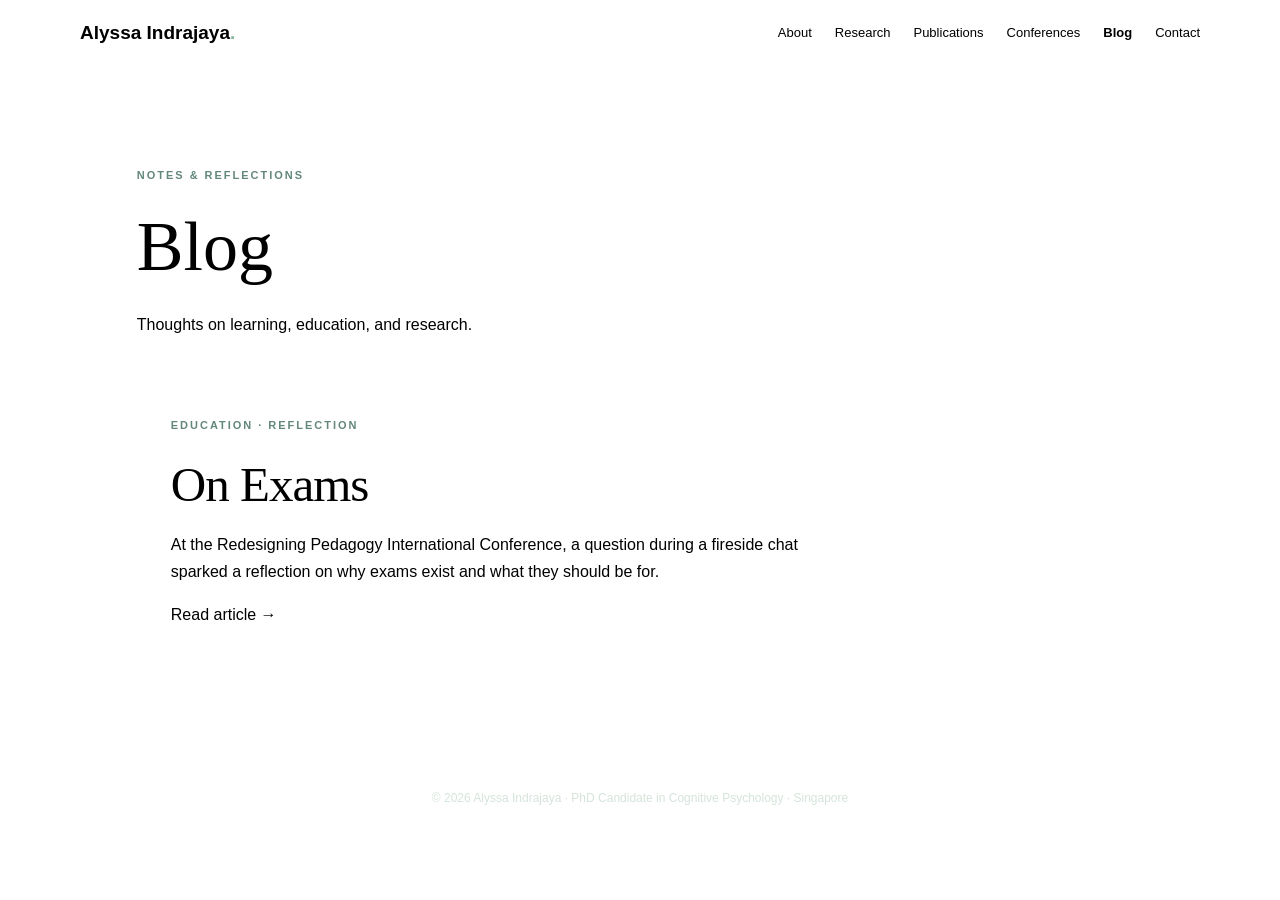
==== blog.html @ 2f4b9179 "Add files via upload" ====
<!doctype html><html lang="en"><head><meta charset="utf-8"><meta name="viewport" content="width=device-width,initial-scale=1"><meta name="description" content="Research reflections and writing by Alyssa Indrajaya"><title>Blog | Alyssa Indrajaya</title><link rel="stylesheet" href="styles.css"></head><body><header class="top"><a class="brand" href="index.html">Alyssa Indrajaya<span class="dot">.</span></a><nav><a href="index.html#about">About</a><a href="index.html#research">Research</a><a href="index.html#publications">Publications</a><a href="conferences.html">Conferences</a><a href="blog.html" aria-current="page">Blog</a><a href="index.html#contact">Contact</a></nav></header><main><section class="section blog-page"><p class="eyebrow">NOTES & REFLECTIONS</p><h1>Blog</h1><p class="conference-intro">Thoughts on learning, education, and research.</p><article class="blog-tile"><p class="eyebrow">EDUCATION · REFLECTION</p><h2><a href="blog/on-exams.html">On Exams</a></h2><p>At the Redesigning Pedagogy International Conference, a question during a fireside chat sparked a reflection on why exams exist and what they should be for.</p><a href="blog/on-exams.html">Read article →</a></article></section></main><footer>© 2026 Alyssa Indrajaya · PhD Candidate in Cognitive Psychology · Singapore</footer></body></html>
---- styles.css ----
500;600;700&family=Playfair+Display:ital,wght@0,500;0,600;1,500&display=swap');
:root{--ink:#223b36;--muted:#61716b;--cream:#f8f7f1;--sage:#e9efe8;--green:#34685b;--line:#dce4dc}*{box-sizing:border-box}html{scroll-behavior:smooth}body{margin:0;background:#fff;color:var(--ink);font-family:'DM Sans',Arial,sans-serif;font-size:16px;line-height:1.7}a{color:var(--green);text-decoration:none}a:hover{text-decoration:underline}.top{position:sticky;top:0;z-index:10;display:flex;align-items:center;justify-content:space-between;padding:17px max(5%,calc((100vw - 1120px)/2));background:rgba(255,255,255,.96);border-bottom:1px solid var(--line);gap:20px}.brand{font-weight:700;font-size:19px;color:var(--ink);white-space:nowrap}.dot{color:#89b69b}.top nav{display:flex;gap:23px;flex-wrap:wrap}.top nav a{font-size:13px;color:var(--ink)}.hero{background:var(--cream);min-height:570px;display:flex;align-items:center;justify-content:center;position:relative;overflow:hidden;padding:90px 8%}.hero-inner{max-width:860px;z-index:1}.eyebrow{letter-spacing:.18em;font-size:11px;font-weight:700;color:#638879;margin:0 0 20px}.hero h1{font-size:clamp(48px,7vw,89px);line-height:1.12;max-width:850px;margin:0 0 25px;font-weight:500;font-family:'Playfair Display',Georgia,serif;letter-spacing:-.035em}.hero h1 em,h2 em{color:var(--green);font-weight:500}.lead{max-width:610px;font-size:19px;color:#52665d}.actions{display:flex;gap:13px;margin-top:34px;flex-wrap:wrap}.button{background:var(--green);color:#fff;padding:12px 23px;border-radius:5px;font-size:14px;font-weight:700}.button:hover{color:#fff}.button.outline{background:transparent;border:1px solid var(--green);color:var(--green)}.hero-mark{position:absolute;right:-20px;bottom:-90px;color:#dfe9dc;font:500 190px 'Playfair Display',serif;display:flex;gap:5px;transform:rotate(-13deg);pointer-events:none}.section{max-width:1160px;margin:auto;padding:100px 6%}.section.tinted{max-width:none;background:var(--sage);padding-left:max(6%,calc((100vw - 1020px)/2));padding-right:max(6%,calc((100vw - 1020px)/2))}.section h2{font:500 clamp(32px,4vw,49px)/1.22 'Playfair Display',Georgia,serif;letter-spacing:-.02em;margin:0 0 35px}.about{display:grid;grid-template-columns:1fr 1.7fr;gap:65px}.bodycopy p{margin:0 0 18px;color:#40564e}.cards{display:grid;grid-template-columns:repeat(3,1fr);gap:19px}.research-card{background:#fff;padding:32px 28px;border-radius:8px;min-height:310px}.symbol{color:#79a390;font-weight:700;font-size:13px;letter-spacing:.1em}.research-card h3,.writing-card h3{font:500 28px 'Playfair Display',Georgia,serif;margin:23px 0 12px}.research-card p{color:#55665f;font-size:14px}.pub{display:grid;grid-template-columns:80px 1fr;gap:25px;padding:25px 0;border-top:1px solid var(--line)}.pub:last-child{border-bottom:1px solid var(--line)}.pub h3{font-size:18px;line-height:1.5;margin:0 0 10px}.pub p{color:var(--muted);font-size:14px;margin:0 0 7px}.year{color:#7b9b8e;font-weight:700}.writing-card{max-width:680px;background:white;border-radius:8px;padding:32px}.writing-card h3{margin:0 0 10px}.writing-card p:not(.eyebrow){color:var(--muted)}.smallnote{font-size:12px;color:var(--muted)}.contact{text-align:center}.contact p:not(.eyebrow){color:var(--muted)}.contactlinks{display:flex;justify-content:center;gap:30px;flex-wrap:wrap;margin-top:26px;font-weight:700}footer{text-align:center;padding:26px 15px;background:var(--ink);color:#d5e4da;font-size:12px}@media(max-width:750px){.top{padding:14px 5%;display:block}.top nav{margin-top:9px;gap:14px}.hero{min-height:510px;padding:70px 6%}.hero-mark{font-size:110px;bottom:-30px}.section{padding:65px 6%}.about{grid-template-columns:1fr;gap:5px}.cards{grid-template-columns:1fr}.research-card{min-height:auto}.pub{grid-template-columns:1fr;gap:2px}.contactlinks{gap:15px}}

/* Conferences */
.conference-page{padding-top:85px}.conference-page h1{font:500 clamp(38px,5vw,62px)/1.2 'Playfair Display',Georgia,serif;margin:0 0 14px}.conference-intro{color:var(--muted);margin:0 0 44px}.conference-list{display:grid;gap:28px}.conference-card{display:grid;grid-template-columns:minmax(180px,300px) 1fr;gap:35px;align-items:center;padding:26px;border:1px solid var(--line);border-radius:10px}.conference-card img{display:block;width:100%;max-height:340px;object-fit:contain;background:var(--cream);border-radius:6px}.conference-details h2{font-size:clamp(21px,2.4vw,29px);margin:0 0 14px}.conference-details p{color:var(--muted);margin:6px 0}.conference-details .eyebrow{color:#638879;margin:0 0 12px}nav a[aria-current="page"]{color:var(--green);font-weight:700}@media(max-width:750px){.conference-card{grid-template-columns:1fr;padding:17px;gap:18px}.conference-card img{max-height:360px}.conference-page{padding-top:55px}}

/* Independent photo assets and blog */
.hero{justify-content:space-between;gap:40px}.hero-inner{max-width:650px;flex:1}.hero h1{font-size:clamp(43px,5.6vw,74px)}.hero-photo{width:min(35%,330px);flex-shrink:0}.hero-photo img{display:block;width:100%;max-height:460px;object-fit:cover;border-radius:12px;box-shadow:0 15px 50px rgba(28,63,51,.12)}
.about{grid-template-columns:.85fr .7fr 1.7fr;gap:32px;align-items:start}.about-photo img{display:block;width:100%;max-height:380px;object-fit:cover;object-position:center top;border-radius:8px}.download-links{display:flex;flex-wrap:wrap;gap:12px;margin-top:24px!important}.download-links a{border:1px solid var(--green);border-radius:5px;padding:8px 14px;font-size:13px;font-weight:700}
.blog-page h1,.article-page h1{font:500 clamp(42px,6vw,70px)/1.2 'Playfair Display',Georgia,serif;margin:0 0 22px}.blog-tile{border:1px solid var(--line);padding:34px;max-width:720px;border-radius:10px}.blog-tile h2{margin:0 0 16px}.blog-tile p:not(.eyebrow){color:var(--muted)}.article-page{max-width:850px}.article-page h2{font:500 27px/1.3 'Playfair Display',Georgia,serif;margin:45px 0 17px}.article-page p{color:#40564e;margin:0 0 20px}.article-page .article-byline{font-size:13px;color:var(--muted);margin-bottom:36px}.article-page blockquote{border-left:3px solid #89b69b;margin:28px 0;padding:8px 24px;color:var(--green);font:italic 22px/1.5 'Playfair Display',Georgia,serif}
@media(max-width:950px){.about{grid-template-columns:1fr 1fr}.about .bodycopy{grid-column:1/-1}.hero-photo{width:32%}}@media(max-width:650px){.hero{flex-direction:column;align-items:stretch}.hero-photo{width:100%;max-width:320px}.hero-photo img{max-height:350px}.about{grid-template-columns:1fr}.about .bodycopy{grid-column:auto}.about-photo{max-width:250px}}
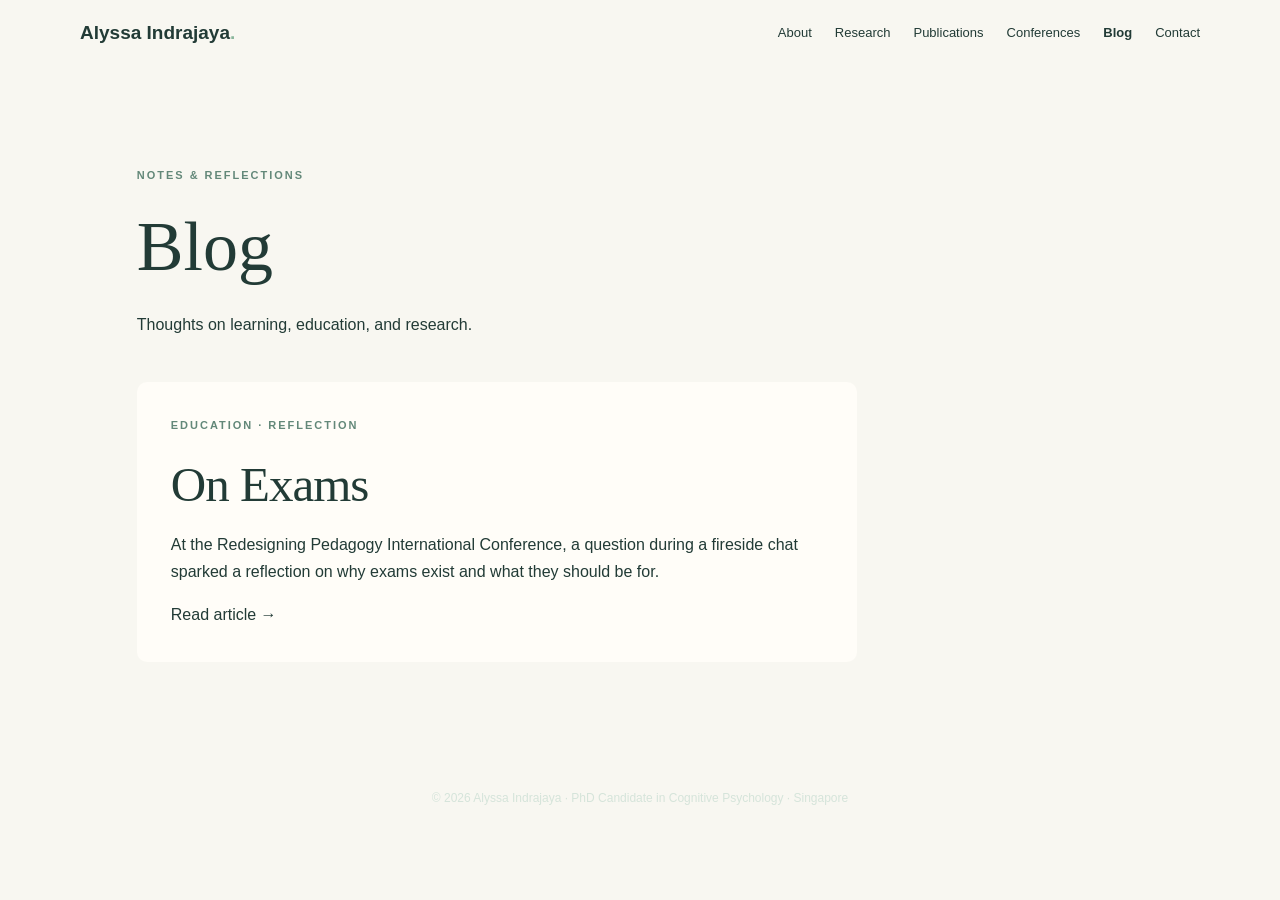
==== commit 4b338edb: "Add files via upload" ====
--- a/blog.html
+++ b/blog.html
@@ -1 +1 @@
-<!doctype html><html lang="en"><head><meta charset="utf-8"><meta name="viewport" content="width=device-width,initial-scale=1"><meta name="description" content="Research reflections and writing by Alyssa Indrajaya"><title>Blog | Alyssa Indrajaya</title><link rel="stylesheet" href="styles.css"></head><body><header class="top"><a class="brand" href="index.html">Alyssa Indrajaya<span class="dot">.</span></a><nav><a href="index.html#about">About</a><a href="index.html#research">Research</a><a href="index.html#publications">Publications</a><a href="conferences.html">Conferences</a><a href="blog.html" aria-current="page">Blog</a><a href="index.html#contact">Contact</a></nav></header><main><section class="section blog-page"><p class="eyebrow">NOTES & REFLECTIONS</p><h1>Blog</h1><p class="conference-intro">Thoughts on learning, education, and research.</p><article class="blog-tile"><p class="eyebrow">EDUCATION · REFLECTION</p><h2><a href="blog/on-exams.html">On Exams</a></h2><p>At the Redesigning Pedagogy International Conference, a question during a fireside chat sparked a reflection on why exams exist and what they should be for.</p><a href="blog/on-exams.html">Read article →</a></article></section></main><footer>© 2026 Alyssa Indrajaya · PhD Candidate in Cognitive Psychology · Singapore</footer></body></html>+<!doctype html><html lang="en"><head><meta charset="utf-8"><meta name="viewport" content="width=device-width,initial-scale=1"><meta name="description" content="Research reflections and writing by Alyssa Indrajaya"><title>Blog | Alyssa Indrajaya</title><link rel="stylesheet" href="styles.css"></head><body><header class="top"><a class="brand" href="index.html">Alyssa Indrajaya<span class="dot">.</span></a><nav><a href="index.html#about">About</a><a href="index.html#research">Research</a><a href="index.html#publications">Publications</a><a href="conferences.html">Conferences</a><a href="blog.html" aria-current="page">Blog</a><a href="index.html#contact">Contact</a></nav></header><main><section class="section blog-page"><p class="eyebrow">NOTES & REFLECTIONS</p><h1>Blog</h1><p class="conference-intro">Thoughts on learning, education, and research.</p><article class="blog-tile"><p class="eyebrow">EDUCATION · REFLECTION</p><h2><a href="on-exams.html">On Exams</a></h2><p>At the Redesigning Pedagogy International Conference, a question during a fireside chat sparked a reflection on why exams exist and what they should be for.</p><a href="on-exams.html">Read article →</a></article></section></main><footer>© 2026 Alyssa Indrajaya · PhD Candidate in Cognitive Psychology · Singapore</footer></body></html>
--- a/styles.css
+++ b/styles.css
@@ -9,3 +9,11 @@
 .about{grid-template-columns:.85fr .7fr 1.7fr;gap:32px;align-items:start}.about-photo img{display:block;width:100%;max-height:380px;object-fit:cover;object-position:center top;border-radius:8px}.download-links{display:flex;flex-wrap:wrap;gap:12px;margin-top:24px!important}.download-links a{border:1px solid var(--green);border-radius:5px;padding:8px 14px;font-size:13px;font-weight:700}
 .blog-page h1,.article-page h1{font:500 clamp(42px,6vw,70px)/1.2 'Playfair Display',Georgia,serif;margin:0 0 22px}.blog-tile{border:1px solid var(--line);padding:34px;max-width:720px;border-radius:10px}.blog-tile h2{margin:0 0 16px}.blog-tile p:not(.eyebrow){color:var(--muted)}.article-page{max-width:850px}.article-page h2{font:500 27px/1.3 'Playfair Display',Georgia,serif;margin:45px 0 17px}.article-page p{color:#40564e;margin:0 0 20px}.article-page .article-byline{font-size:13px;color:var(--muted);margin-bottom:36px}.article-page blockquote{border-left:3px solid #89b69b;margin:28px 0;padding:8px 24px;color:var(--green);font:italic 22px/1.5 'Playfair Display',Georgia,serif}
 @media(max-width:950px){.about{grid-template-columns:1fr 1fr}.about .bodycopy{grid-column:1/-1}.hero-photo{width:32%}}@media(max-width:650px){.hero{flex-direction:column;align-items:stretch}.hero-photo{width:100%;max-width:320px}.hero-photo img{max-height:350px}.about{grid-template-columns:1fr}.about .bodycopy{grid-column:auto}.about-photo{max-width:250px}}
+
+/* Restored original soft cream and sage visual theme */
+body{background:#f8f7f1;color:#223b36}
+.top{background:rgba(248,247,241,.97)}
+.hero{background:#f8f7f1}
+.section.tinted{background:#e9efe8}
+.research-card,.writing-card,.conference-card,.blog-tile{background:#fffdf8}
+.conference-page,.blog-page,.article-page{background:#f8f7f1}
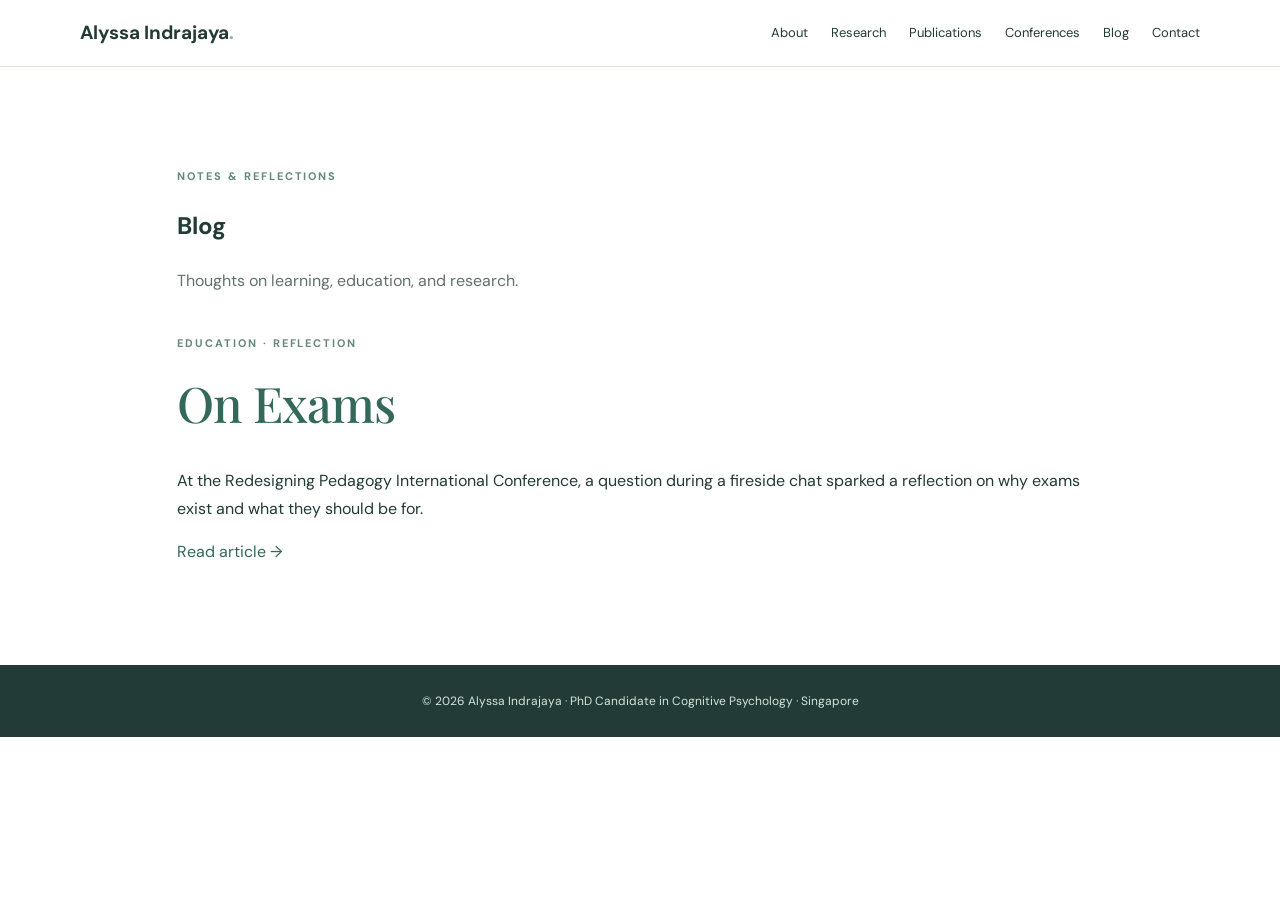
==== commit c71f6e23: "Update blog.html" ====
--- a/blog.html
+++ b/blog.html
@@ -1 +1 @@
-<!doctype html><html lang="en"><head><meta charset="utf-8"><meta name="viewport" content="width=device-width,initial-scale=1"><meta name="description" content="Research reflections and writing by Alyssa Indrajaya"><title>Blog | Alyssa Indrajaya</title><link rel="stylesheet" href="styles.css"></head><body><header class="top"><a class="brand" href="index.html">Alyssa Indrajaya<span class="dot">.</span></a><nav><a href="index.html#about">About</a><a href="index.html#research">Research</a><a href="index.html#publications">Publications</a><a href="conferences.html">Conferences</a><a href="blog.html" aria-current="page">Blog</a><a href="index.html#contact">Contact</a></nav></header><main><section class="section blog-page"><p class="eyebrow">NOTES & REFLECTIONS</p><h1>Blog</h1><p class="conference-intro">Thoughts on learning, education, and research.</p><article class="blog-tile"><p class="eyebrow">EDUCATION · REFLECTION</p><h2><a href="on-exams.html">On Exams</a></h2><p>At the Redesigning Pedagogy International Conference, a question during a fireside chat sparked a reflection on why exams exist and what they should be for.</p><a href="on-exams.html">Read article →</a></article></section></main><footer>© 2026 Alyssa Indrajaya · PhD Candidate in Cognitive Psychology · Singapore</footer></body></html>+<!doctype html><html lang="en"><head><meta charset="utf-8"><meta name="viewport" content="width=device-width,initial-scale=1"><meta name="description" content="Research reflections and writing by Alyssa Indrajaya"><title>Blog | Alyssa Indrajaya</title><link href="styles.css?v=3" rel="stylesheet"/></head><body><header class="top"><a class="brand" href="index.html">Alyssa Indrajaya<span class="dot">.</span></a><nav><a href="index.html#about">About</a><a href="index.html#research">Research</a><a href="index.html#publications">Publications</a><a href="conferences.html">Conferences</a><a href="blog.html" aria-current="page">Blog</a><a href="index.html#contact">Contact</a></nav></header><main><section class="section blog-page"><p class="eyebrow">NOTES & REFLECTIONS</p><h1>Blog</h1><p class="conference-intro">Thoughts on learning, education, and research.</p><article class="blog-tile"><p class="eyebrow">EDUCATION · REFLECTION</p><h2><a href="on-exams.html">On Exams</a></h2><p>At the Redesigning Pedagogy International Conference, a question during a fireside chat sparked a reflection on why exams exist and what they should be for.</p><a href="on-exams.html">Read article →</a></article></section></main><footer>© 2026 Alyssa Indrajaya · PhD Candidate in Cognitive Psychology · Singapore</footer></body></html>
--- a/styles.css
+++ b/styles.css
@@ -1,19 +1,509 @@
-500;600;700&family=Playfair+Display:ital,wght@0,500;0,600;1,500&display=swap');
-:root{--ink:#223b36;--muted:#61716b;--cream:#f8f7f1;--sage:#e9efe8;--green:#34685b;--line:#dce4dc}*{box-sizing:border-box}html{scroll-behavior:smooth}body{margin:0;background:#fff;color:var(--ink);font-family:'DM Sans',Arial,sans-serif;font-size:16px;line-height:1.7}a{color:var(--green);text-decoration:none}a:hover{text-decoration:underline}.top{position:sticky;top:0;z-index:10;display:flex;align-items:center;justify-content:space-between;padding:17px max(5%,calc((100vw - 1120px)/2));background:rgba(255,255,255,.96);border-bottom:1px solid var(--line);gap:20px}.brand{font-weight:700;font-size:19px;color:var(--ink);white-space:nowrap}.dot{color:#89b69b}.top nav{display:flex;gap:23px;flex-wrap:wrap}.top nav a{font-size:13px;color:var(--ink)}.hero{background:var(--cream);min-height:570px;display:flex;align-items:center;justify-content:center;position:relative;overflow:hidden;padding:90px 8%}.hero-inner{max-width:860px;z-index:1}.eyebrow{letter-spacing:.18em;font-size:11px;font-weight:700;color:#638879;margin:0 0 20px}.hero h1{font-size:clamp(48px,7vw,89px);line-height:1.12;max-width:850px;margin:0 0 25px;font-weight:500;font-family:'Playfair Display',Georgia,serif;letter-spacing:-.035em}.hero h1 em,h2 em{color:var(--green);font-weight:500}.lead{max-width:610px;font-size:19px;color:#52665d}.actions{display:flex;gap:13px;margin-top:34px;flex-wrap:wrap}.button{background:var(--green);color:#fff;padding:12px 23px;border-radius:5px;font-size:14px;font-weight:700}.button:hover{color:#fff}.button.outline{background:transparent;border:1px solid var(--green);color:var(--green)}.hero-mark{position:absolute;right:-20px;bottom:-90px;color:#dfe9dc;font:500 190px 'Playfair Display',serif;display:flex;gap:5px;transform:rotate(-13deg);pointer-events:none}.section{max-width:1160px;margin:auto;padding:100px 6%}.section.tinted{max-width:none;background:var(--sage);padding-left:max(6%,calc((100vw - 1020px)/2));padding-right:max(6%,calc((100vw - 1020px)/2))}.section h2{font:500 clamp(32px,4vw,49px)/1.22 'Playfair Display',Georgia,serif;letter-spacing:-.02em;margin:0 0 35px}.about{display:grid;grid-template-columns:1fr 1.7fr;gap:65px}.bodycopy p{margin:0 0 18px;color:#40564e}.cards{display:grid;grid-template-columns:repeat(3,1fr);gap:19px}.research-card{background:#fff;padding:32px 28px;border-radius:8px;min-height:310px}.symbol{color:#79a390;font-weight:700;font-size:13px;letter-spacing:.1em}.research-card h3,.writing-card h3{font:500 28px 'Playfair Display',Georgia,serif;margin:23px 0 12px}.research-card p{color:#55665f;font-size:14px}.pub{display:grid;grid-template-columns:80px 1fr;gap:25px;padding:25px 0;border-top:1px solid var(--line)}.pub:last-child{border-bottom:1px solid var(--line)}.pub h3{font-size:18px;line-height:1.5;margin:0 0 10px}.pub p{color:var(--muted);font-size:14px;margin:0 0 7px}.year{color:#7b9b8e;font-weight:700}.writing-card{max-width:680px;background:white;border-radius:8px;padding:32px}.writing-card h3{margin:0 0 10px}.writing-card p:not(.eyebrow){color:var(--muted)}.smallnote{font-size:12px;color:var(--muted)}.contact{text-align:center}.contact p:not(.eyebrow){color:var(--muted)}.contactlinks{display:flex;justify-content:center;gap:30px;flex-wrap:wrap;margin-top:26px;font-weight:700}footer{text-align:center;padding:26px 15px;background:var(--ink);color:#d5e4da;font-size:12px}@media(max-width:750px){.top{padding:14px 5%;display:block}.top nav{margin-top:9px;gap:14px}.hero{min-height:510px;padding:70px 6%}.hero-mark{font-size:110px;bottom:-30px}.section{padding:65px 6%}.about{grid-template-columns:1fr;gap:5px}.cards{grid-template-columns:1fr}.research-card{min-height:auto}.pub{grid-template-columns:1fr;gap:2px}.contactlinks{gap:15px}}
+
+@import url('https://fonts.googleapis.com/css2?family=DM+Sans:wght@400;500;600;700&family=Playfair+Display:ital,wght@0,500;0,600;1,500&display=swap');
+
+:root {
+  --ink: #223b36;
+  --muted: #61716b;
+  --cream: #f8f7f1;
+  --sage: #e9efe8;
+  --green: #34685b;
+  --line: #dce4dc;
+}
+
+* {
+  box-sizing: border-box;
+}
+
+html {
+  scroll-behavior: smooth;
+}
+
+body {
+  margin: 0;
+  background: #fff;
+  color: var(--ink);
+  font-family: 'DM Sans', Arial, sans-serif;
+  font-size: 16px;
+  line-height: 1.7;
+}
+
+a {
+  color: var(--green);
+  text-decoration: none;
+}
+
+a:hover {
+  text-decoration: underline;
+}
+
+/* Navigation */
+
+.top {
+  position: sticky;
+  top: 0;
+  z-index: 10;
+  display: flex;
+  align-items: center;
+  justify-content: space-between;
+  padding: 17px max(5%, calc((100vw - 1120px) / 2));
+  background: rgba(255,255,255,.96);
+  border-bottom: 1px solid var(--line);
+  gap: 20px;
+}
+
+.brand {
+  font-weight: 700;
+  font-size: 19px;
+  color: var(--ink);
+  white-space: nowrap;
+}
+
+.dot {
+  color: #89b69b;
+}
+
+.top nav {
+  display: flex;
+  gap: 23px;
+  flex-wrap: wrap;
+}
+
+.top nav a {
+  font-size: 13px;
+  color: var(--ink);
+}
+
+/* Homepage Hero — Original Design */
+
+.hero {
+  background: var(--cream);
+  min-height: 570px;
+  display: flex;
+  align-items: center;
+  justify-content: center;
+  position: relative;
+  overflow: hidden;
+  padding: 90px 8%;
+}
+
+.hero-inner {
+  max-width: 860px;
+  z-index: 1;
+}
+
+.eyebrow {
+  letter-spacing: .18em;
+  font-size: 11px;
+  font-weight: 700;
+  color: #638879;
+  margin: 0 0 20px;
+}
+
+.hero h1 {
+  font-size: clamp(48px, 7vw, 89px);
+  line-height: 1.12;
+  max-width: 850px;
+  margin: 0 0 25px;
+  font-weight: 500;
+  font-family: 'Playfair Display', Georgia, serif;
+  letter-spacing: -.035em;
+}
+
+.hero h1 em,
+h2 em {
+  color: var(--green);
+  font-weight: 500;
+}
+
+.lead {
+  max-width: 610px;
+  font-size: 19px;
+  color: #52665d;
+}
+
+.actions {
+  display: flex;
+  gap: 13px;
+  margin-top: 34px;
+  flex-wrap: wrap;
+}
+
+.button {
+  background: var(--green);
+  color: #fff;
+  padding: 12px 23px;
+  border-radius: 5px;
+  font-size: 14px;
+  font-weight: 700;
+}
+
+.button:hover {
+  color: #fff;
+}
+
+.button.outline {
+  background: transparent;
+  border: 1px solid var(--green);
+  color: var(--green);
+}
+
+.hero-mark {
+  position: absolute;
+  right: -20px;
+  bottom: -90px;
+  color: #dfe9dc;
+  font: 500 190px 'Playfair Display', serif;
+  display: flex;
+  gap: 5px;
+  transform: rotate(-13deg);
+  pointer-events: none;
+}
+
+/* General Sections */
+
+.section {
+  max-width: 1160px;
+  margin: auto;
+  padding: 100px 6%;
+}
+
+.section.tinted {
+  max-width: none;
+  background: var(--sage);
+  padding-left: max(6%, calc((100vw - 1020px) / 2));
+  padding-right: max(6%, calc((100vw - 1020px) / 2));
+}
+
+.section h2 {
+  font: 500 clamp(32px, 4vw, 49px)/1.22 'Playfair Display', Georgia, serif;
+  letter-spacing: -.02em;
+  margin: 0 0 35px;
+}
+
+/* About Me */
+
+.about {
+  display: grid;
+  grid-template-columns: 1fr 1.7fr;
+  gap: 65px;
+}
+
+.bodycopy p {
+  margin: 0 0 18px;
+  color: #40564e;
+}
+
+/* Full photo without cropping */
+
+.about-headshot {
+  display: block;
+  width: min(100%, 310px);
+  height: auto;
+  aspect-ratio: auto;
+  object-fit: contain;
+  object-position: center;
+  border-radius: 12px;
+  margin-top: 30px;
+  box-shadow: 0 12px 30px rgba(34,59,54,.10);
+}
+
+/* CV and Resume Buttons */
+
+.about-downloads {
+  display: flex;
+  gap: 18px;
+  flex-wrap: wrap;
+  margin-top: 30px;
+}
+
+.download-button {
+  display: inline-flex;
+  align-items: center;
+  justify-content: center;
+  min-width: 168px;
+  padding: 12px 24px;
+  border: 1.5px solid var(--green);
+  border-radius: 999px;
+  color: var(--green);
+  font-size: 14px;
+  font-weight: 700;
+  background: transparent;
+  transition: background .15s, color .15s;
+}
+
+.download-button:hover {
+  background: var(--green);
+  color: white;
+  text-decoration: none;
+}
+
+/* Research Interests */
+
+.cards {
+  display: grid;
+  grid-template-columns: repeat(3, 1fr);
+  gap: 19px;
+}
+
+.research-card {
+  background: #fff;
+  padding: 32px 28px;
+  border-radius: 8px;
+  min-height: 310px;
+}
+
+.symbol {
+  color: #79a390;
+  font-weight: 700;
+  font-size: 13px;
+  letter-spacing: .1em;
+}
+
+.research-card h3,
+.writing-card h3 {
+  font: 500 28px 'Playfair Display', Georgia, serif;
+  margin: 23px 0 12px;
+}
+
+.research-card p {
+  color: #55665f;
+  font-size: 14px;
+}
+
+/* Publications */
+
+.pub {
+  display: grid;
+  grid-template-columns: 80px 1fr;
+  gap: 25px;
+  padding: 25px 0;
+  border-top: 1px solid var(--line);
+}
+
+.pub:last-child {
+  border-bottom: 1px solid var(--line);
+}
+
+.pub h3 {
+  font-size: 18px;
+  line-height: 1.5;
+  margin: 0 0 10px;
+}
+
+.pub p {
+  color: var(--muted);
+  font-size: 14px;
+  margin: 0 0 7px;
+}
+
+.year {
+  color: #7b9b8e;
+  font-weight: 700;
+}
+
+/* Blog and Writing */
+
+.writing-card {
+  max-width: 680px;
+  background: white;
+  border-radius: 8px;
+  padding: 32px;
+}
+
+.writing-card h3 {
+  margin: 0 0 10px;
+}
+
+.writing-card p:not(.eyebrow) {
+  color: var(--muted);
+}
+
+.smallnote {
+  font-size: 12px;
+  color: var(--muted);
+}
+
+/* Contact */
+
+.contact {
+  text-align: center;
+}
+
+.contact p:not(.eyebrow) {
+  color: var(--muted);
+}
+
+.contactlinks {
+  display: flex;
+  justify-content: center;
+  gap: 30px;
+  flex-wrap: wrap;
+  margin-top: 26px;
+  font-weight: 700;
+}
+
+footer {
+  text-align: center;
+  padding: 26px 15px;
+  background: var(--ink);
+  color: #d5e4da;
+  font-size: 12px;
+}
 
 /* Conferences */
-.conference-page{padding-top:85px}.conference-page h1{font:500 clamp(38px,5vw,62px)/1.2 'Playfair Display',Georgia,serif;margin:0 0 14px}.conference-intro{color:var(--muted);margin:0 0 44px}.conference-list{display:grid;gap:28px}.conference-card{display:grid;grid-template-columns:minmax(180px,300px) 1fr;gap:35px;align-items:center;padding:26px;border:1px solid var(--line);border-radius:10px}.conference-card img{display:block;width:100%;max-height:340px;object-fit:contain;background:var(--cream);border-radius:6px}.conference-details h2{font-size:clamp(21px,2.4vw,29px);margin:0 0 14px}.conference-details p{color:var(--muted);margin:6px 0}.conference-details .eyebrow{color:#638879;margin:0 0 12px}nav a[aria-current="page"]{color:var(--green);font-weight:700}@media(max-width:750px){.conference-card{grid-template-columns:1fr;padding:17px;gap:18px}.conference-card img{max-height:360px}.conference-page{padding-top:55px}}
-
-/* Independent photo assets and blog */
-.hero{justify-content:space-between;gap:40px}.hero-inner{max-width:650px;flex:1}.hero h1{font-size:clamp(43px,5.6vw,74px)}.hero-photo{width:min(35%,330px);flex-shrink:0}.hero-photo img{display:block;width:100%;max-height:460px;object-fit:cover;border-radius:12px;box-shadow:0 15px 50px rgba(28,63,51,.12)}
-.about{grid-template-columns:.85fr .7fr 1.7fr;gap:32px;align-items:start}.about-photo img{display:block;width:100%;max-height:380px;object-fit:cover;object-position:center top;border-radius:8px}.download-links{display:flex;flex-wrap:wrap;gap:12px;margin-top:24px!important}.download-links a{border:1px solid var(--green);border-radius:5px;padding:8px 14px;font-size:13px;font-weight:700}
-.blog-page h1,.article-page h1{font:500 clamp(42px,6vw,70px)/1.2 'Playfair Display',Georgia,serif;margin:0 0 22px}.blog-tile{border:1px solid var(--line);padding:34px;max-width:720px;border-radius:10px}.blog-tile h2{margin:0 0 16px}.blog-tile p:not(.eyebrow){color:var(--muted)}.article-page{max-width:850px}.article-page h2{font:500 27px/1.3 'Playfair Display',Georgia,serif;margin:45px 0 17px}.article-page p{color:#40564e;margin:0 0 20px}.article-page .article-byline{font-size:13px;color:var(--muted);margin-bottom:36px}.article-page blockquote{border-left:3px solid #89b69b;margin:28px 0;padding:8px 24px;color:var(--green);font:italic 22px/1.5 'Playfair Display',Georgia,serif}
-@media(max-width:950px){.about{grid-template-columns:1fr 1fr}.about .bodycopy{grid-column:1/-1}.hero-photo{width:32%}}@media(max-width:650px){.hero{flex-direction:column;align-items:stretch}.hero-photo{width:100%;max-width:320px}.hero-photo img{max-height:350px}.about{grid-template-columns:1fr}.about .bodycopy{grid-column:auto}.about-photo{max-width:250px}}
-
-/* Restored original soft cream and sage visual theme */
-body{background:#f8f7f1;color:#223b36}
-.top{background:rgba(248,247,241,.97)}
-.hero{background:#f8f7f1}
-.section.tinted{background:#e9efe8}
-.research-card,.writing-card,.conference-card,.blog-tile{background:#fffdf8}
-.conference-page,.blog-page,.article-page{background:#f8f7f1}
+
+.conference-page,
+.blog-page,
+.article-page {
+  max-width: 1080px;
+}
+
+.conference-intro {
+  max-width: 760px;
+  margin-bottom: 40px;
+  color: var(--muted);
+}
+
+.conference-list {
+  display: grid;
+  gap: 30px;
+}
+
+.conference-card {
+  display: grid;
+  grid-template-columns: minmax(220px, 340px) 1fr;
+  gap: 30px;
+  padding: 26px;
+  border: 1px solid var(--line);
+  border-radius: 12px;
+  align-items: center;
+  background: #fff;
+}
+
+.conference-card img {
+  width: 100%;
+  max-height: 350px;
+  object-fit: cover;
+  border-radius: 9px;
+}
+
+.conference-details h2 {
+  font-size: clamp(22px, 2.6vw, 32px);
+  margin: 0 0 14px;
+}
+
+.conference-details p {
+  color: var(--muted);
+  margin: 5px 0;
+}
+
+.poster-link {
+  display: inline-flex;
+  margin-top: 16px;
+  padding: 10px 18px;
+  border: 1px solid var(--green);
+  border-radius: 6px;
+  font-weight: 700;
+}
+
+.poster-link:hover {
+  background: var(--green);
+  color: white;
+  text-decoration: none;
+}
+
+/* Standalone Blog Pages */
+
+.blog-list {
+  display: grid;
+  gap: 20px;
+}
+
+.blog-card {
+  border: 1px solid var(--line);
+  border-radius: 12px;
+  padding: 30px;
+}
+
+.blog-card h2 {
+  margin: 8px 0 12px;
+}
+
+.article-content {
+  max-width: 780px;
+  margin: auto;
+}
+
+.article-content p {
+  margin-bottom: 20px;
+}
+
+/* Mobile Layout */
+
+@media (max-width: 750px) {
+  .top {
+    padding: 14px 5%;
+    display: block;
+  }
+
+  .top nav {
+    margin-top: 9px;
+    gap: 14px;
+  }
+
+  .hero {
+    min-height: 510px;
+    padding: 70px 6%;
+  }
+
+  .hero-mark {
+    font-size: 110px;
+    bottom: -30px;
+  }
+
+  .section {
+    padding: 65px 6%;
+  }
+
+  .about {
+    grid-template-columns: 1fr;
+    gap: 5px;
+  }
+
+  .about-headshot {
+    width: min(100%, 280px);
+    height: auto;
+    aspect-ratio: auto;
+    object-fit: contain;
+  }
+
+  .about-downloads {
+    gap: 12px;
+  }
+
+  .download-button {
+    min-width: 145px;
+  }
+
+  .cards {
+    grid-template-columns: 1fr;
+  }
+
+  .research-card {
+    min-height: auto;
+  }
+
+  .pub {
+    grid-template-columns: 1fr;
+    gap: 2px;
+  }
+
+  .contactlinks {
+    gap: 15px;
+  }
+
+  .conference-card {
+    grid-template-columns: 1fr;
+    padding: 18px;
+  }
+}
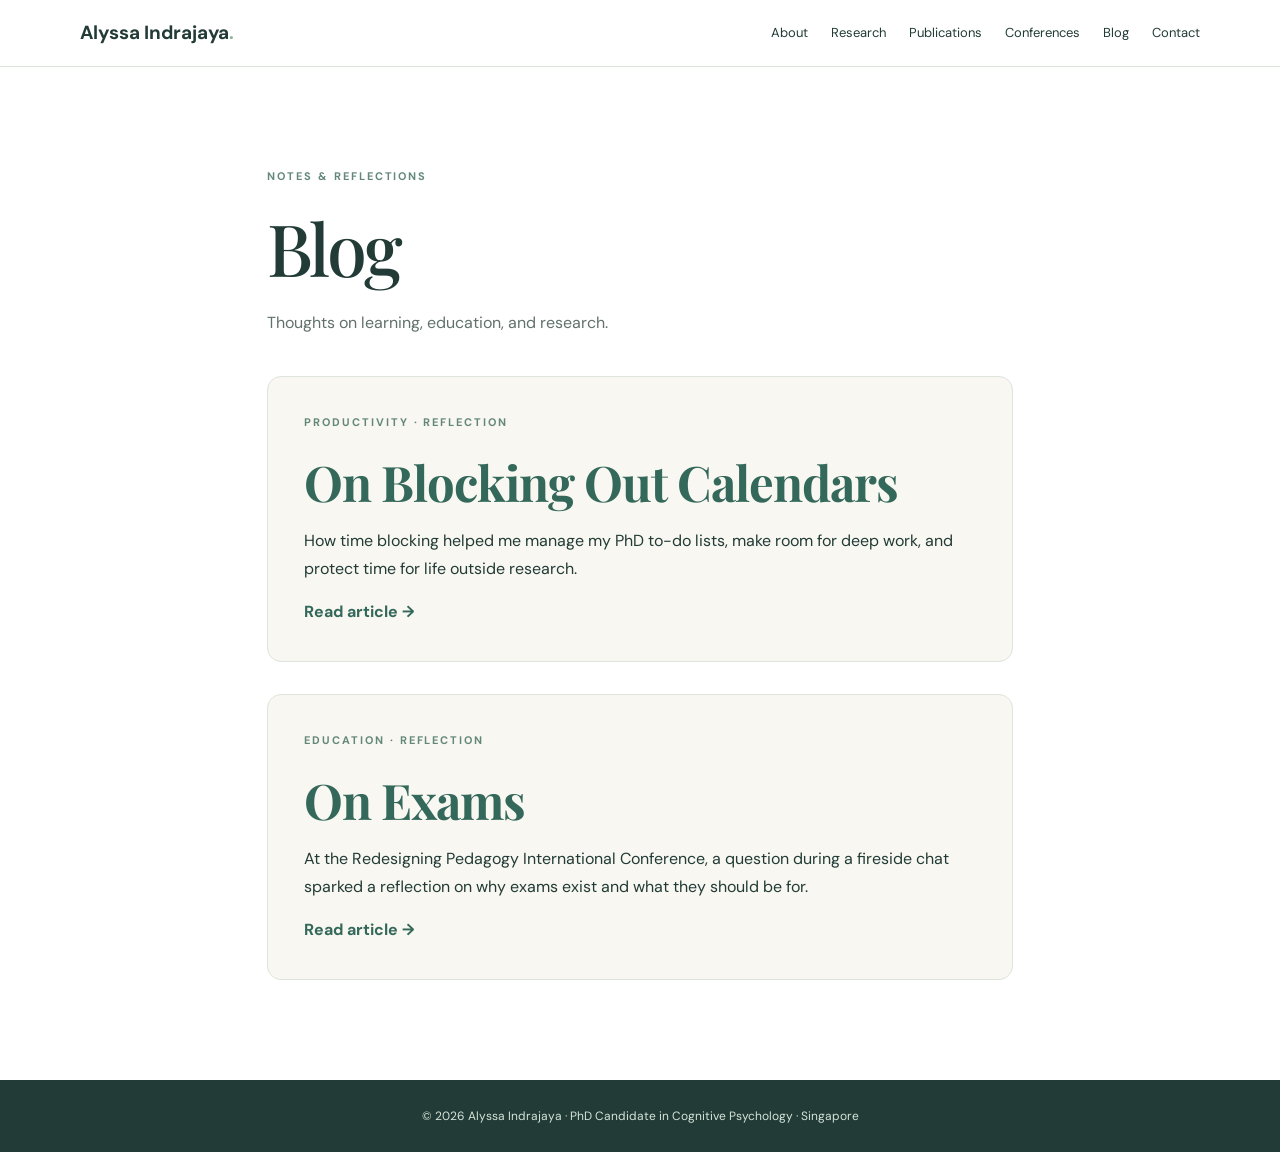
==== commit 5e1e83ab: "Add files via upload" ====
--- a/blog.html
+++ b/blog.html
@@ -1 +1,4 @@
-<!doctype html><html lang="en"><head><meta charset="utf-8"><meta name="viewport" content="width=device-width,initial-scale=1"><meta name="description" content="Research reflections and writing by Alyssa Indrajaya"><title>Blog | Alyssa Indrajaya</title><link href="styles.css?v=3" rel="stylesheet"/></head><body><header class="top"><a class="brand" href="index.html">Alyssa Indrajaya<span class="dot">.</span></a><nav><a href="index.html#about">About</a><a href="index.html#research">Research</a><a href="index.html#publications">Publications</a><a href="conferences.html">Conferences</a><a href="blog.html" aria-current="page">Blog</a><a href="index.html#contact">Contact</a></nav></header><main><section class="section blog-page"><p class="eyebrow">NOTES & REFLECTIONS</p><h1>Blog</h1><p class="conference-intro">Thoughts on learning, education, and research.</p><article class="blog-tile"><p class="eyebrow">EDUCATION · REFLECTION</p><h2><a href="on-exams.html">On Exams</a></h2><p>At the Redesigning Pedagogy International Conference, a question during a fireside chat sparked a reflection on why exams exist and what they should be for.</p><a href="on-exams.html">Read article →</a></article></section></main><footer>© 2026 Alyssa Indrajaya · PhD Candidate in Cognitive Psychology · Singapore</footer></body></html>
+<!DOCTYPE html>
+<!DOCTYPE html>
+
+<html lang="en"><head><meta charset="utf-8"/><meta content="width=device-width,initial-scale=1" name="viewport"/><meta content="Research reflections and writing by Alyssa Indrajaya" name="description"/><title>Blog | Alyssa Indrajaya</title><link href="styles.css?v=calendar1" rel="stylesheet"/></head><body><header class="top"><a class="brand" href="index.html">Alyssa Indrajaya<span class="dot">.</span></a><nav><a href="index.html#about">About</a><a href="index.html#research">Research</a><a href="index.html#publications">Publications</a><a href="conferences.html">Conferences</a><a aria-current="page" href="blog.html">Blog</a><a href="index.html#contact">Contact</a></nav></header><main><section class="section blog-page"><p class="eyebrow">NOTES &amp; REFLECTIONS</p><h1>Blog</h1><p class="conference-intro">Thoughts on learning, education, and research.</p><article class="blog-tile"><p class="eyebrow">PRODUCTIVITY · REFLECTION</p><h2><a href="on-blocking-out-calendars.html">On Blocking Out Calendars</a></h2><p>How time blocking helped me manage my PhD to-do lists, make room for deep work, and protect time for life outside research.</p><a href="on-blocking-out-calendars.html">Read article →</a></article><article class="blog-tile"><p class="eyebrow">EDUCATION · REFLECTION</p><h2><a href="on-exams.html">On Exams</a></h2><p>At the Redesigning Pedagogy International Conference, a question during a fireside chat sparked a reflection on why exams exist and what they should be for.</p><a href="on-exams.html">Read article →</a></article></section></main><footer>© 2026 Alyssa Indrajaya · PhD Candidate in Cognitive Psychology · Singapore</footer></body></html>
--- a/styles.css
+++ b/styles.css
@@ -1,509 +1,44 @@
+@import url('https://fonts.googleapis.com/css2?family=DM+Sans:wght@400;500;600;700&family=Playfair+Display:ital,wght@0,500;0,600;1,500&display=swap');
+:root{--ink:#223b36;--muted:#61716b;--cream:#f8f7f1;--sage:#e9efe8;--green:#34685b;--line:#dce4dc}*{box-sizing:border-box}html{scroll-behavior:smooth}body{margin:0;background:#fff;color:var(--ink);font-family:'DM Sans',Arial,sans-serif;font-size:16px;line-height:1.7}a{color:var(--green);text-decoration:none}a:hover{text-decoration:underline}.top{position:sticky;top:0;z-index:10;display:flex;align-items:center;justify-content:space-between;padding:17px max(5%,calc((100vw - 1120px)/2));background:rgba(255,255,255,.96);border-bottom:1px solid var(--line);gap:20px}.brand{font-weight:700;font-size:19px;color:var(--ink);white-space:nowrap}.dot{color:#89b69b}.top nav{display:flex;gap:23px;flex-wrap:wrap}.top nav a{font-size:13px;color:var(--ink)}.hero{background:var(--cream);min-height:570px;display:flex;align-items:center;justify-content:center;position:relative;overflow:hidden;padding:90px 8%}.hero-inner{max-width:860px;z-index:1}.eyebrow{letter-spacing:.18em;font-size:11px;font-weight:700;color:#638879;margin:0 0 20px}.hero h1{font-size:clamp(48px,7vw,89px);line-height:1.12;max-width:850px;margin:0 0 25px;font-weight:500;font-family:'Playfair Display',Georgia,serif;letter-spacing:-.035em}.hero h1 em,h2 em{color:var(--green);font-weight:500}.lead{max-width:610px;font-size:19px;color:#52665d}.actions{display:flex;gap:13px;margin-top:34px;flex-wrap:wrap}.button{background:var(--green);color:#fff;padding:12px 23px;border-radius:5px;font-size:14px;font-weight:700}.button:hover{color:#fff}.button.outline{background:transparent;border:1px solid var(--green);color:var(--green)}.hero-mark{position:absolute;right:-20px;bottom:-90px;color:#dfe9dc;font:500 190px 'Playfair Display',serif;display:flex;gap:5px;transform:rotate(-13deg);pointer-events:none}.section{max-width:1160px;margin:auto;padding:100px 6%}.section.tinted{max-width:none;background:var(--sage);padding-left:max(6%,calc((100vw - 1020px)/2));padding-right:max(6%,calc((100vw - 1020px)/2))}.section h2{font:500 clamp(32px,4vw,49px)/1.22 'Playfair Display',Georgia,serif;letter-spacing:-.02em;margin:0 0 35px}.about{display:grid;grid-template-columns:1fr 1.7fr;gap:65px}.bodycopy p{margin:0 0 18px;color:#40564e}.cards{display:grid;grid-template-columns:repeat(3,1fr);gap:19px}.research-card{background:#fff;padding:32px 28px;border-radius:8px;min-height:310px}.symbol{color:#79a390;font-weight:700;font-size:13px;letter-spacing:.1em}.research-card h3,.writing-card h3{font:500 28px 'Playfair Display',Georgia,serif;margin:23px 0 12px}.research-card p{color:#55665f;font-size:14px}.pub{display:grid;grid-template-columns:80px 1fr;gap:25px;padding:25px 0;border-top:1px solid var(--line)}.pub:last-child{border-bottom:1px solid var(--line)}.pub h3{font-size:18px;line-height:1.5;margin:0 0 10px}.pub p{color:var(--muted);font-size:14px;margin:0 0 7px}.year{color:#7b9b8e;font-weight:700}.writing-card{max-width:680px;background:white;border-radius:8px;padding:32px}.writing-card h3{margin:0 0 10px}.writing-card p:not(.eyebrow){color:var(--muted)}.smallnote{font-size:12px;color:var(--muted)}.contact{text-align:center}.contact p:not(.eyebrow){color:var(--muted)}.contactlinks{display:flex;justify-content:center;gap:30px;flex-wrap:wrap;margin-top:26px;font-weight:700}footer{text-align:center;padding:26px 15px;background:var(--ink);color:#d5e4da;font-size:12px}@media(max-width:750px){.top{padding:14px 5%;display:block}.top nav{margin-top:9px;gap:14px}.hero{min-height:510px;padding:70px 6%}.hero-mark{font-size:110px;bottom:-30px}.section{padding:65px 6%}.about{grid-template-columns:1fr;gap:5px}.cards{grid-template-columns:1fr}.research-card{min-height:auto}.pub{grid-template-columns:1fr;gap:2px}.contactlinks{gap:15px}}
 
-@import url('https://fonts.googleapis.com/css2?family=DM+Sans:wght@400;500;600;700&family=Playfair+Display:ital,wght@0,500;0,600;1,500&display=swap');
+/* About section: original two-column composition with portrait below heading */
+.about-headshot{display:block;width:min(100%,310px);height:auto;aspect-ratio:1/1;object-fit:cover;object-position:center top;border-radius:12px;margin-top:30px;box-shadow:0 12px 30px rgba(34,59,54,.10)}
+.about-downloads{display:flex;gap:18px;flex-wrap:wrap;margin-top:30px}
+.download-button{display:inline-flex;align-items:center;justify-content:center;min-width:168px;padding:12px 24px;border:1.5px solid var(--green);border-radius:999px;color:var(--green);font-size:14px;font-weight:700;background:transparent;transition:background .15s,color .15s}
+.download-button:hover{background:var(--green);color:white;text-decoration:none}
+/* Standalone conference and blog pages */
+.conference-page,.blog-page,.article-page{max-width:1080px}
+.conference-intro{max-width:760px;margin-bottom:40px;color:var(--muted)}
+.conference-list{display:grid;gap:30px}
+.conference-card{display:grid;grid-template-columns:minmax(220px,340px) 1fr;gap:30px;padding:26px;border:1px solid var(--line);border-radius:12px;align-items:center;background:#fff}
+.conference-card img{width:100%;max-height:350px;object-fit:cover;border-radius:9px}
+.conference-details h2{font-size:clamp(22px,2.6vw,32px);margin:0 0 14px}
+.conference-details p{color:var(--muted);margin:5px 0}
+.poster-link{display:inline-flex;margin-top:16px;padding:10px 18px;border:1px solid var(--green);border-radius:6px;font-weight:700}
+.poster-link:hover{background:var(--green);color:white;text-decoration:none}
+.blog-list{display:grid;gap:20px}.blog-card{border:1px solid var(--line);border-radius:12px;padding:30px}.blog-card h2{margin:8px 0 12px}.article-content{max-width:780px;margin:auto}.article-content p{margin-bottom:20px}
+@media(max-width:750px){.conference-card{grid-template-columns:1fr;padding:18px}.about-headshot{width:min(100%,280px)}.about-downloads{gap:12px}.download-button{min-width:145px}}
 
-:root {
-  --ink: #223b36;
-  --muted: #61716b;
-  --cream: #f8f7f1;
-  --sage: #e9efe8;
-  --green: #34685b;
-  --line: #dce4dc;
-}
 
-* {
-  box-sizing: border-box;
-}
+/* Blog editorial layout — scoped to blog pages only */
+.blog-page,.on-exams-page{max-width:900px;}
+.blog-page h1,.on-exams-page h1{font:500 clamp(44px,6vw,72px)/1.15 'Playfair Display',Georgia,serif;letter-spacing:-.035em;margin:0 0 20px;}
+.blog-page .blog-tile{background:var(--cream);border:1px solid var(--line);border-radius:14px;padding:36px;margin-top:32px;}
+.blog-page .blog-tile h2{margin:8px 0 16px;}
+.blog-page a:not(.brand),.on-exams-page a{font-weight:700;}
+.on-exams-page{max-width:900px;}
+.on-exams-page>p:not(.eyebrow):not(.article-byline),.on-exams-page>blockquote{max-width:730px;margin-left:auto;margin-right:auto;}
+.on-exams-page .article-byline{max-width:730px;margin:0 auto 42px;color:var(--muted);font-size:14px;border-bottom:1px solid var(--line);padding-bottom:22px;}
+.on-exams-page>h1{max-width:730px;margin-left:auto;margin-right:auto;}
+.on-exams-page>h2{max-width:730px;margin:55px auto 20px;font:600 clamp(24px,3vw,34px)/1.25 'Playfair Display',Georgia,serif;letter-spacing:0;}
+.on-exams-page>p:not(.eyebrow):not(.article-byline){font-size:17px;line-height:1.95;color:#40564e;margin-top:0;margin-bottom:24px;}
+.on-exams-page>blockquote{padding:16px 24px;border-left:3px solid var(--green);background:var(--cream);color:var(--ink);font:italic 500 21px/1.7 'Playfair Display',Georgia,serif;margin-top:28px;margin-bottom:30px;}
+.on-exams-page .article-figure{max-width:730px;margin:36px auto 44px;text-align:center;}
+.on-exams-page .article-figure img{display:block;max-width:100%;height:auto;max-height:540px;object-fit:contain;margin:0 auto;border-radius:8px;}
+.on-exams-page a{font-weight:700;text-decoration:underline;text-underline-offset:3px;}
+.on-exams-page a:hover{color:var(--ink);}
+@media(max-width:750px){.on-exams-page>p:not(.eyebrow):not(.article-byline){font-size:16px;line-height:1.8}.on-exams-page>blockquote{font-size:19px;padding:14px 18px}.blog-page .blog-tile{padding:24px}}
 
-html {
-  scroll-behavior: smooth;
-}
-
-body {
-  margin: 0;
-  background: #fff;
-  color: var(--ink);
-  font-family: 'DM Sans', Arial, sans-serif;
-  font-size: 16px;
-  line-height: 1.7;
-}
-
-a {
-  color: var(--green);
-  text-decoration: none;
-}
-
-a:hover {
-  text-decoration: underline;
-}
-
-/* Navigation */
-
-.top {
-  position: sticky;
-  top: 0;
-  z-index: 10;
-  display: flex;
-  align-items: center;
-  justify-content: space-between;
-  padding: 17px max(5%, calc((100vw - 1120px) / 2));
-  background: rgba(255,255,255,.96);
-  border-bottom: 1px solid var(--line);
-  gap: 20px;
-}
-
-.brand {
-  font-weight: 700;
-  font-size: 19px;
-  color: var(--ink);
-  white-space: nowrap;
-}
-
-.dot {
-  color: #89b69b;
-}
-
-.top nav {
-  display: flex;
-  gap: 23px;
-  flex-wrap: wrap;
-}
-
-.top nav a {
-  font-size: 13px;
-  color: var(--ink);
-}
-
-/* Homepage Hero — Original Design */
-
-.hero {
-  background: var(--cream);
-  min-height: 570px;
-  display: flex;
-  align-items: center;
-  justify-content: center;
-  position: relative;
-  overflow: hidden;
-  padding: 90px 8%;
-}
-
-.hero-inner {
-  max-width: 860px;
-  z-index: 1;
-}
-
-.eyebrow {
-  letter-spacing: .18em;
-  font-size: 11px;
-  font-weight: 700;
-  color: #638879;
-  margin: 0 0 20px;
-}
-
-.hero h1 {
-  font-size: clamp(48px, 7vw, 89px);
-  line-height: 1.12;
-  max-width: 850px;
-  margin: 0 0 25px;
-  font-weight: 500;
-  font-family: 'Playfair Display', Georgia, serif;
-  letter-spacing: -.035em;
-}
-
-.hero h1 em,
-h2 em {
-  color: var(--green);
-  font-weight: 500;
-}
-
-.lead {
-  max-width: 610px;
-  font-size: 19px;
-  color: #52665d;
-}
-
-.actions {
-  display: flex;
-  gap: 13px;
-  margin-top: 34px;
-  flex-wrap: wrap;
-}
-
-.button {
-  background: var(--green);
-  color: #fff;
-  padding: 12px 23px;
-  border-radius: 5px;
-  font-size: 14px;
-  font-weight: 700;
-}
-
-.button:hover {
-  color: #fff;
-}
-
-.button.outline {
-  background: transparent;
-  border: 1px solid var(--green);
-  color: var(--green);
-}
-
-.hero-mark {
-  position: absolute;
-  right: -20px;
-  bottom: -90px;
-  color: #dfe9dc;
-  font: 500 190px 'Playfair Display', serif;
-  display: flex;
-  gap: 5px;
-  transform: rotate(-13deg);
-  pointer-events: none;
-}
-
-/* General Sections */
-
-.section {
-  max-width: 1160px;
-  margin: auto;
-  padding: 100px 6%;
-}
-
-.section.tinted {
-  max-width: none;
-  background: var(--sage);
-  padding-left: max(6%, calc((100vw - 1020px) / 2));
-  padding-right: max(6%, calc((100vw - 1020px) / 2));
-}
-
-.section h2 {
-  font: 500 clamp(32px, 4vw, 49px)/1.22 'Playfair Display', Georgia, serif;
-  letter-spacing: -.02em;
-  margin: 0 0 35px;
-}
-
-/* About Me */
-
-.about {
-  display: grid;
-  grid-template-columns: 1fr 1.7fr;
-  gap: 65px;
-}
-
-.bodycopy p {
-  margin: 0 0 18px;
-  color: #40564e;
-}
-
-/* Full photo without cropping */
-
-.about-headshot {
-  display: block;
-  width: min(100%, 310px);
-  height: auto;
-  aspect-ratio: auto;
-  object-fit: contain;
-  object-position: center;
-  border-radius: 12px;
-  margin-top: 30px;
-  box-shadow: 0 12px 30px rgba(34,59,54,.10);
-}
-
-/* CV and Resume Buttons */
-
-.about-downloads {
-  display: flex;
-  gap: 18px;
-  flex-wrap: wrap;
-  margin-top: 30px;
-}
-
-.download-button {
-  display: inline-flex;
-  align-items: center;
-  justify-content: center;
-  min-width: 168px;
-  padding: 12px 24px;
-  border: 1.5px solid var(--green);
-  border-radius: 999px;
-  color: var(--green);
-  font-size: 14px;
-  font-weight: 700;
-  background: transparent;
-  transition: background .15s, color .15s;
-}
-
-.download-button:hover {
-  background: var(--green);
-  color: white;
-  text-decoration: none;
-}
-
-/* Research Interests */
-
-.cards {
-  display: grid;
-  grid-template-columns: repeat(3, 1fr);
-  gap: 19px;
-}
-
-.research-card {
-  background: #fff;
-  padding: 32px 28px;
-  border-radius: 8px;
-  min-height: 310px;
-}
-
-.symbol {
-  color: #79a390;
-  font-weight: 700;
-  font-size: 13px;
-  letter-spacing: .1em;
-}
-
-.research-card h3,
-.writing-card h3 {
-  font: 500 28px 'Playfair Display', Georgia, serif;
-  margin: 23px 0 12px;
-}
-
-.research-card p {
-  color: #55665f;
-  font-size: 14px;
-}
-
-/* Publications */
-
-.pub {
-  display: grid;
-  grid-template-columns: 80px 1fr;
-  gap: 25px;
-  padding: 25px 0;
-  border-top: 1px solid var(--line);
-}
-
-.pub:last-child {
-  border-bottom: 1px solid var(--line);
-}
-
-.pub h3 {
-  font-size: 18px;
-  line-height: 1.5;
-  margin: 0 0 10px;
-}
-
-.pub p {
-  color: var(--muted);
-  font-size: 14px;
-  margin: 0 0 7px;
-}
-
-.year {
-  color: #7b9b8e;
-  font-weight: 700;
-}
-
-/* Blog and Writing */
-
-.writing-card {
-  max-width: 680px;
-  background: white;
-  border-radius: 8px;
-  padding: 32px;
-}
-
-.writing-card h3 {
-  margin: 0 0 10px;
-}
-
-.writing-card p:not(.eyebrow) {
-  color: var(--muted);
-}
-
-.smallnote {
-  font-size: 12px;
-  color: var(--muted);
-}
-
-/* Contact */
-
-.contact {
-  text-align: center;
-}
-
-.contact p:not(.eyebrow) {
-  color: var(--muted);
-}
-
-.contactlinks {
-  display: flex;
-  justify-content: center;
-  gap: 30px;
-  flex-wrap: wrap;
-  margin-top: 26px;
-  font-weight: 700;
-}
-
-footer {
-  text-align: center;
-  padding: 26px 15px;
-  background: var(--ink);
-  color: #d5e4da;
-  font-size: 12px;
-}
-
-/* Conferences */
-
-.conference-page,
-.blog-page,
-.article-page {
-  max-width: 1080px;
-}
-
-.conference-intro {
-  max-width: 760px;
-  margin-bottom: 40px;
-  color: var(--muted);
-}
-
-.conference-list {
-  display: grid;
-  gap: 30px;
-}
-
-.conference-card {
-  display: grid;
-  grid-template-columns: minmax(220px, 340px) 1fr;
-  gap: 30px;
-  padding: 26px;
-  border: 1px solid var(--line);
-  border-radius: 12px;
-  align-items: center;
-  background: #fff;
-}
-
-.conference-card img {
-  width: 100%;
-  max-height: 350px;
-  object-fit: cover;
-  border-radius: 9px;
-}
-
-.conference-details h2 {
-  font-size: clamp(22px, 2.6vw, 32px);
-  margin: 0 0 14px;
-}
-
-.conference-details p {
-  color: var(--muted);
-  margin: 5px 0;
-}
-
-.poster-link {
-  display: inline-flex;
-  margin-top: 16px;
-  padding: 10px 18px;
-  border: 1px solid var(--green);
-  border-radius: 6px;
-  font-weight: 700;
-}
-
-.poster-link:hover {
-  background: var(--green);
-  color: white;
-  text-decoration: none;
-}
-
-/* Standalone Blog Pages */
-
-.blog-list {
-  display: grid;
-  gap: 20px;
-}
-
-.blog-card {
-  border: 1px solid var(--line);
-  border-radius: 12px;
-  padding: 30px;
-}
-
-.blog-card h2 {
-  margin: 8px 0 12px;
-}
-
-.article-content {
-  max-width: 780px;
-  margin: auto;
-}
-
-.article-content p {
-  margin-bottom: 20px;
-}
-
-/* Mobile Layout */
-
-@media (max-width: 750px) {
-  .top {
-    padding: 14px 5%;
-    display: block;
-  }
-
-  .top nav {
-    margin-top: 9px;
-    gap: 14px;
-  }
-
-  .hero {
-    min-height: 510px;
-    padding: 70px 6%;
-  }
-
-  .hero-mark {
-    font-size: 110px;
-    bottom: -30px;
-  }
-
-  .section {
-    padding: 65px 6%;
-  }
-
-  .about {
-    grid-template-columns: 1fr;
-    gap: 5px;
-  }
-
-  .about-headshot {
-    width: min(100%, 280px);
-    height: auto;
-    aspect-ratio: auto;
-    object-fit: contain;
-  }
-
-  .about-downloads {
-    gap: 12px;
-  }
-
-  .download-button {
-    min-width: 145px;
-  }
-
-  .cards {
-    grid-template-columns: 1fr;
-  }
-
-  .research-card {
-    min-height: auto;
-  }
-
-  .pub {
-    grid-template-columns: 1fr;
-    gap: 2px;
-  }
-
-  .contactlinks {
-    gap: 15px;
-  }
-
-  .conference-card {
-    grid-template-columns: 1fr;
-    padding: 18px;
-  }
-}
+/* Calendar blog post: uses the existing On Exams article design */
+.calendar-article-page .article-figure img{max-height:none;width:auto;max-width:100%;height:auto;object-fit:contain;}
+.calendar-article-page .article-figure{max-width:730px;}
